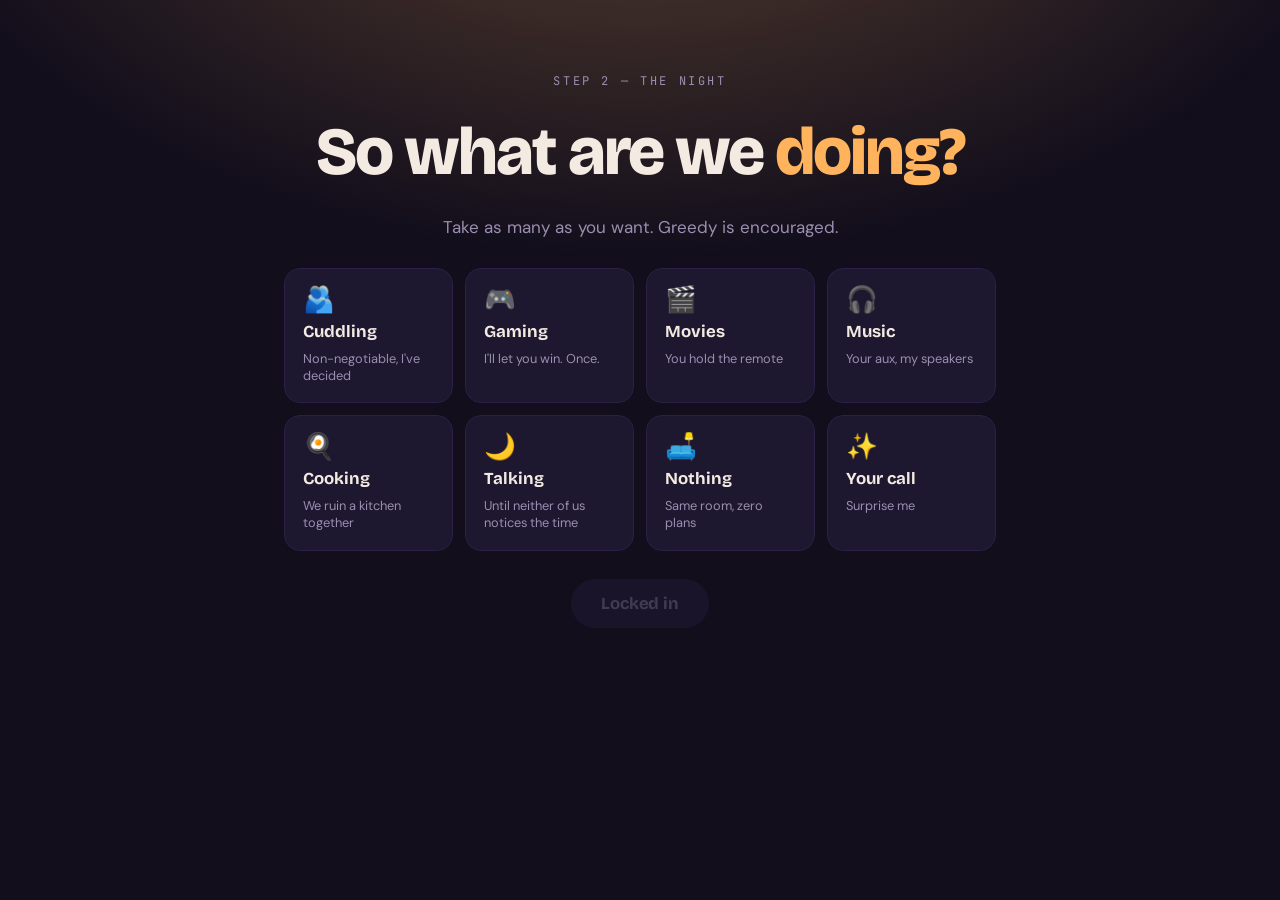
==== doing.html @ 39d63785 "Refactor date night planning app: remove old pages, add new structure and functionality - Deleted ou" ====
<!DOCTYPE html>
<html lang="en">
  <head>
    <meta charset="UTF-8" />
    <meta name="viewport" content="width=device-width, initial-scale=1.0" />
    <title>What we're doing</title>
    <link rel="preconnect" href="https://fonts.googleapis.com" />
    <link rel="preconnect" href="https://fonts.gstatic.com" crossorigin />
    <link
      href="https://fonts.googleapis.com/css2?family=Bricolage+Grotesque:opsz,wght@12..96,400..800&family=DM+Sans:wght@400;500&family=JetBrains+Mono:wght@400;500&display=swap"
      rel="stylesheet"
    />
    <link rel="stylesheet" href="css/style.css" />
    <style>
      :root {
        --glow: 0.3;
      }
    </style>
  </head>
  <body>
    <main class="stage">
      <p class="eyebrow">Step 2 — the night</p>
      <h1>So what are we <em>doing?</em></h1>
      <p class="sub">Take as many as you want. Greedy is encouraged.</p>

      <div class="grid">
        <label class="pick">
          <input type="checkbox" name="doing" value="Cuddling" />
          <span class="icon">🫂</span>
          <span class="name">Cuddling</span>
          <span class="note">Non-negotiable, I've decided</span>
        </label>

        <label class="pick">
          <input type="checkbox" name="doing" value="Gaming" />
          <span class="icon">🎮</span>
          <span class="name">Gaming</span>
          <span class="note">I'll let you win. Once.</span>
        </label>

        <label class="pick">
          <input type="checkbox" name="doing" value="Watching movies" />
          <span class="icon">🎬</span>
          <span class="name">Movies</span>
          <span class="note">You hold the remote</span>
        </label>

        <label class="pick">
          <input type="checkbox" name="doing" value="Listening to music" />
          <span class="icon">🎧</span>
          <span class="name">Music</span>
          <span class="note">Your aux, my speakers</span>
        </label>

        <label class="pick">
          <input type="checkbox" name="doing" value="Cooking something together" />
          <span class="icon">🍳</span>
          <span class="name">Cooking</span>
          <span class="note">We ruin a kitchen together</span>
        </label>

        <label class="pick">
          <input type="checkbox" name="doing" value="Talking until it's late" />
          <span class="icon">🌙</span>
          <span class="name">Talking</span>
          <span class="note">Until neither of us notices the time</span>
        </label>

        <label class="pick">
          <input type="checkbox" name="doing" value="Absolutely nothing" />
          <span class="icon">🛋️</span>
          <span class="name">Nothing</span>
          <span class="note">Same room, zero plans</span>
        </label>

        <label class="pick">
          <input type="checkbox" name="doing" value="Whatever you want" />
          <span class="icon">✨</span>
          <span class="name">Your call</span>
          <span class="note">Surprise me</span>
        </label>
      </div>

      <button type="button" class="cta" id="next" disabled>Locked in</button>
    </main>

    <script src="js/plan.js"></script>
    <script>
      wireStep({
        inputName: "doing",
        button: document.getElementById("next"),
        key: "doing",
        next: "snacks.html",
      });
    </script>
  </body>
</html>
---- css/style.css ----
/* ── tokens ─────────────────────────────────────────────── */
:root {
  --ink: #120e1c;
  --dusk: #1d1730;
  --dusk-hi: #2a2145;
  --lamp: #ffb35c;
  --blush: #ff6e8a;
  --cream: #f3eae1;
  --muted: #9a8fb0;

  --display: "Bricolage Grotesque", system-ui, sans-serif;
  --body: "DM Sans", system-ui, sans-serif;
  --mono: "JetBrains Mono", ui-monospace, monospace;

  /* how lit the room is — each page turns it up */
  --glow: 0.12;
}

* {
  box-sizing: border-box;
}

body {
  margin: 0;
  min-height: 100dvh;
  background: var(--ink);
  color: var(--cream);
  font-family: var(--body);
  font-size: 17px;
  line-height: 1.5;
  overflow-x: hidden;
}

/* the porch light. gets brighter as she says yes to more things. */
body::before {
  content: "";
  position: fixed;
  inset: -20vh -20vw;
  z-index: 0;
  pointer-events: none;
  background: radial-gradient(
    60% 50% at 50% 0%,
    rgba(255, 179, 92, var(--glow)),
    transparent 70%
  );
  transition: opacity 1.2s ease;
}

.stage {
  position: relative;
  z-index: 1;
  max-width: 760px;
  margin: 0 auto;
  padding: clamp(32px, 8vh, 80px) 24px 64px;
  display: flex;
  flex-direction: column;
  align-items: center;
  text-align: center;
  gap: 28px;
}

/* ── type ───────────────────────────────────────────────── */
.eyebrow {
  font-family: var(--mono);
  font-size: 12px;
  letter-spacing: 0.22em;
  text-transform: uppercase;
  color: var(--muted);
  margin: 0;
}

h1 {
  font-family: var(--display);
  font-weight: 800;
  font-size: clamp(2.4rem, 7vw, 4.2rem);
  line-height: 1.02;
  letter-spacing: -0.03em;
  margin: 0;
  text-wrap: balance;
}

h1 em {
  font-style: normal;
  color: var(--lamp);
}

.sub {
  margin: 0;
  max-width: 46ch;
  color: var(--muted);
  text-wrap: balance;
}

/* ── buttons ────────────────────────────────────────────── */
.cta {
  font-family: var(--display);
  font-weight: 700;
  font-size: 1.05rem;
  letter-spacing: -0.01em;
  padding: 14px 30px;
  border-radius: 999px;
  border: none;
  cursor: pointer;
  color: var(--ink);
  background: var(--lamp);
  box-shadow: 0 0 0 0 rgba(255, 179, 92, 0.5);
  transition: transform 0.2s ease, box-shadow 0.3s ease, opacity 0.2s ease;
}

.cta:hover:not(:disabled) {
  transform: translateY(-2px);
  box-shadow: 0 8px 32px -6px rgba(255, 179, 92, 0.6);
}

.cta:disabled {
  opacity: 0.35;
  cursor: not-allowed;
  background: var(--dusk-hi);
  color: var(--muted);
}

.ghost {
  font-family: var(--body);
  font-size: 0.95rem;
  padding: 12px 24px;
  border-radius: 999px;
  cursor: pointer;
  color: var(--muted);
  background: transparent;
  border: 1px solid var(--dusk-hi);
  transition: transform 0.25s ease, font-size 0.25s ease, opacity 0.25s ease;
}

.ghost:hover {
  color: var(--cream);
  border-color: var(--muted);
}

.answers {
  display: flex;
  align-items: center;
  justify-content: center;
  gap: 16px;
  flex-wrap: wrap;
  min-height: 80px;
}

:focus-visible {
  outline: 2px solid var(--blush);
  outline-offset: 3px;
}

/* ── selectable cards & chips ───────────────────────────── */
.grid {
  display: grid;
  grid-template-columns: repeat(auto-fit, minmax(150px, 1fr));
  gap: 12px;
  width: 100%;
}

.pick {
  position: relative;
  display: flex;
  flex-direction: column;
  align-items: flex-start;
  gap: 6px;
  padding: 18px;
  text-align: left;
  border-radius: 16px;
  cursor: pointer;
  color: var(--cream);
  background: var(--dusk);
  border: 1px solid var(--dusk-hi);
  transition: background 0.2s ease, border-color 0.2s ease,
    transform 0.2s ease;
}

.pick:hover {
  transform: translateY(-3px);
  border-color: var(--muted);
}

.pick .icon {
  font-size: 1.6rem;
  line-height: 1;
}

.pick .name {
  font-family: var(--display);
  font-weight: 700;
  font-size: 1.05rem;
}

.pick .note {
  font-size: 0.8rem;
  color: var(--muted);
  line-height: 1.35;
}

/* the real input lives under the card */
.pick input {
  position: absolute;
  opacity: 0;
  inset: 0;
  cursor: pointer;
  margin: 0;
}

.pick:has(input:checked) {
  background: linear-gradient(160deg, var(--dusk-hi), var(--dusk));
  border-color: var(--lamp);
}

.pick:has(input:checked)::after {
  content: "✓";
  position: absolute;
  top: 12px;
  right: 14px;
  font-family: var(--mono);
  font-size: 13px;
  color: var(--lamp);
}

.pick:has(input:focus-visible) {
  outline: 2px solid var(--blush);
  outline-offset: 3px;
}

/* time chips read like a clock, so they're mono */
.chips {
  display: flex;
  flex-wrap: wrap;
  justify-content: center;
  gap: 10px;
}

.chip {
  position: relative;
  font-family: var(--mono);
  font-size: 0.95rem;
  padding: 12px 20px;
  border-radius: 999px;
  cursor: pointer;
  color: var(--cream);
  background: var(--dusk);
  border: 1px solid var(--dusk-hi);
  transition: background 0.2s ease, border-color 0.2s ease,
    transform 0.2s ease, color 0.2s ease;
}

.chip:hover {
  transform: translateY(-2px);
  border-color: var(--muted);
}

.chip input {
  position: absolute;
  opacity: 0;
  inset: 0;
  cursor: pointer;
  margin: 0;
}

.chip:has(input:checked) {
  background: var(--lamp);
  border-color: var(--lamp);
  color: var(--ink);
}

.chip:has(input:focus-visible) {
  outline: 2px solid var(--blush);
  outline-offset: 3px;
}

/* ── the receipt ────────────────────────────────────────── */
.receipt {
  width: 100%;
  max-width: 420px;
  text-align: left;
  padding: 28px;
  border-radius: 4px;
  color: var(--ink);
  background: var(--cream);
  font-family: var(--mono);
  font-size: 0.85rem;
  box-shadow: 0 24px 60px -20px rgba(0, 0, 0, 0.7);
}

.receipt h2 {
  font-family: var(--display);
  font-size: 1.4rem;
  margin: 0 0 4px;
  letter-spacing: -0.02em;
}

.receipt .meta {
  color: #7a6f83;
  font-size: 0.72rem;
  letter-spacing: 0.1em;
  text-transform: uppercase;
}

.receipt hr {
  border: none;
  border-top: 1px dashed #c9bcae;
  margin: 18px 0;
}

.receipt dl {
  margin: 0;
  display: grid;
  gap: 12px;
}

.receipt dt {
  font-size: 0.68rem;
  letter-spacing: 0.14em;
  text-transform: uppercase;
  color: #7a6f83;
}

.receipt dd {
  margin: 2px 0 0;
  font-size: 0.95rem;
  color: var(--ink);
}

.receipt .fineprint {
  margin: 12px 0 0;
}

.receipt .total {
  display: flex;
  justify-content: space-between;
  align-items: baseline;
  font-family: var(--display);
  font-weight: 700;
  font-size: 1.1rem;
}

.actions {
  display: flex;
  flex-wrap: wrap;
  justify-content: center;
  gap: 12px;
}

.hint {
  margin: -14px 0 0;
  min-height: 1.4em;
  font-family: var(--mono);
  font-size: 0.78rem;
  color: var(--muted);
}

.cat {
  width: min(300px, 70vw);
  height: auto;
  border-radius: 20px;
}

audio {
  width: min(320px, 80vw);
}

/* ── motion ─────────────────────────────────────────────── */
@keyframes rise {
  from {
    opacity: 0;
    transform: translateY(14px);
  }
  to {
    opacity: 1;
    transform: none;
  }
}

.stage > * {
  animation: rise 0.6s cubic-bezier(0.2, 0.8, 0.2, 1) backwards;
}
.stage > *:nth-child(2) {
  animation-delay: 0.08s;
}
.stage > *:nth-child(3) {
  animation-delay: 0.16s;
}
.stage > *:nth-child(4) {
  animation-delay: 0.24s;
}
.stage > *:nth-child(5) {
  animation-delay: 0.32s;
}

@media (prefers-reduced-motion: reduce) {
  *,
  *::before,
  *::after {
    animation: none !important;
    transition: none !important;
  }
}
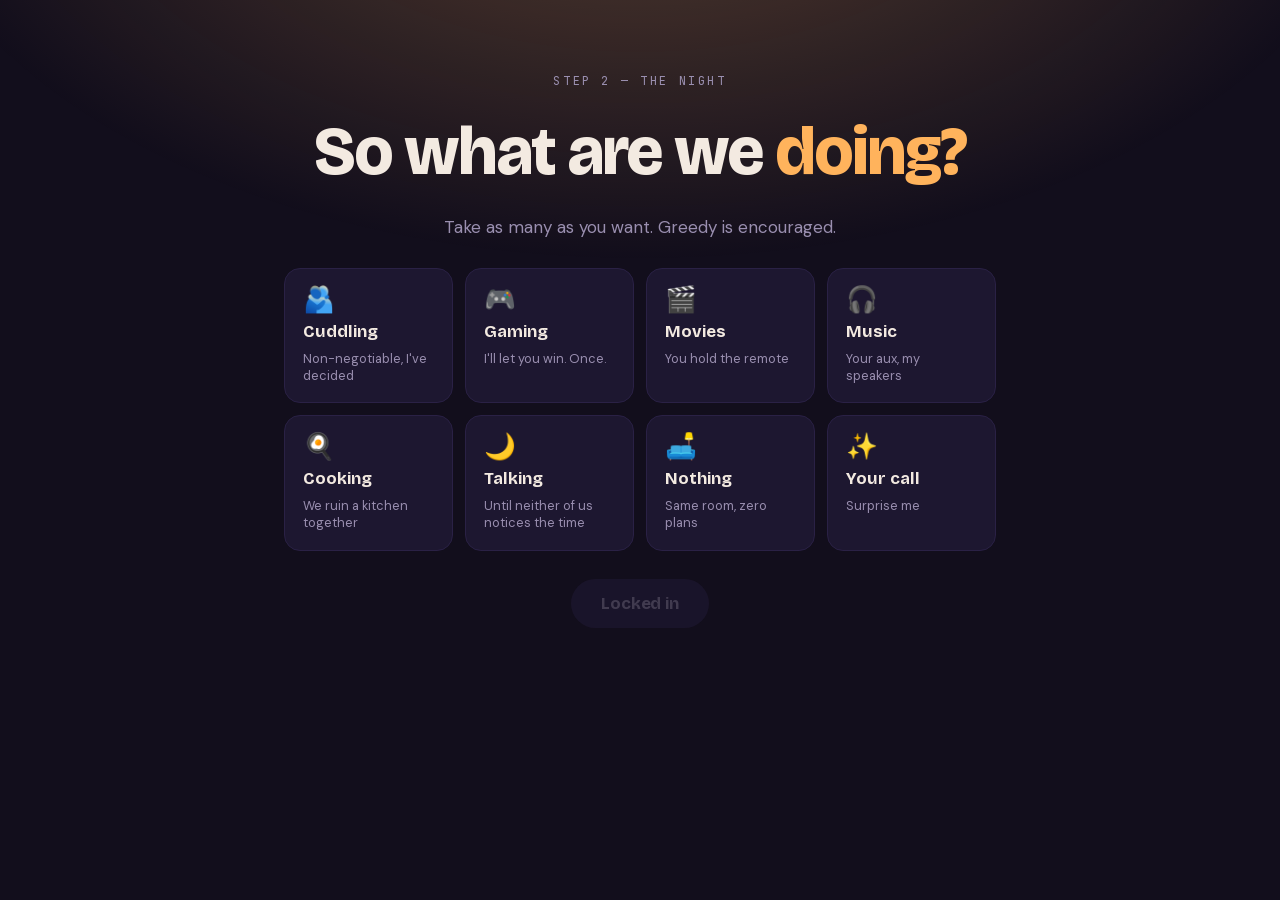
==== commit 6abb4d72: "Add autoplay support for video elements on Android devices This commit introduces a new script that " ====
--- a/doing.html
+++ b/doing.html
@@ -4,12 +4,6 @@
     <meta charset="UTF-8" />
     <meta name="viewport" content="width=device-width, initial-scale=1.0" />
     <title>What we're doing</title>
-    <link rel="preconnect" href="https://fonts.googleapis.com" />
-    <link rel="preconnect" href="https://fonts.gstatic.com" crossorigin />
-    <link
-      href="https://fonts.googleapis.com/css2?family=Bricolage+Grotesque:opsz,wght@12..96,400..800&family=DM+Sans:wght@400;500&family=JetBrains+Mono:wght@400;500&display=swap"
-      rel="stylesheet"
-    />
     <link rel="stylesheet" href="css/style.css" />
     <style>
       :root {
@@ -90,7 +84,7 @@
         inputName: "doing",
         button: document.getElementById("next"),
         key: "doing",
-        next: "snacks.html",
+        next: "snacks",
       });
     </script>
   </body>
--- a/css/style.css
+++ b/css/style.css
@@ -1,3 +1,35 @@
+/* ── fonts (self-hosted, latin subset — no external requests) ── */
+@font-face {
+  font-family: "Bricolage Grotesque";
+  font-style: normal;
+  font-weight: 400 800;
+  font-display: swap;
+  src: url("../fonts/bricolage.woff2") format("woff2");
+  unicode-range: U+0000-00FF, U+0131, U+0152-0153, U+02BB-02BC, U+02C6, U+02DA,
+    U+02DC, U+0304, U+0308, U+0329, U+2000-206F, U+20AC, U+2122, U+2191, U+2193,
+    U+2212, U+2215, U+FEFF, U+FFFD;
+}
+@font-face {
+  font-family: "DM Sans";
+  font-style: normal;
+  font-weight: 400 500;
+  font-display: swap;
+  src: url("../fonts/dmsans.woff2") format("woff2");
+  unicode-range: U+0000-00FF, U+0131, U+0152-0153, U+02BB-02BC, U+02C6, U+02DA,
+    U+02DC, U+0304, U+0308, U+0329, U+2000-206F, U+20AC, U+2122, U+2191, U+2193,
+    U+2212, U+2215, U+FEFF, U+FFFD;
+}
+@font-face {
+  font-family: "JetBrains Mono";
+  font-style: normal;
+  font-weight: 400 500;
+  font-display: swap;
+  src: url("../fonts/jetbrainsmono.woff2") format("woff2");
+  unicode-range: U+0000-00FF, U+0131, U+0152-0153, U+02BB-02BC, U+02C6, U+02DA,
+    U+02DC, U+0304, U+0308, U+0329, U+2000-206F, U+20AC, U+2122, U+2191, U+2193,
+    U+2212, U+2215, U+FEFF, U+FFFD;
+}
+
 /* ── tokens ─────────────────────────────────────────────── */
 :root {
   --ink: #120e1c;
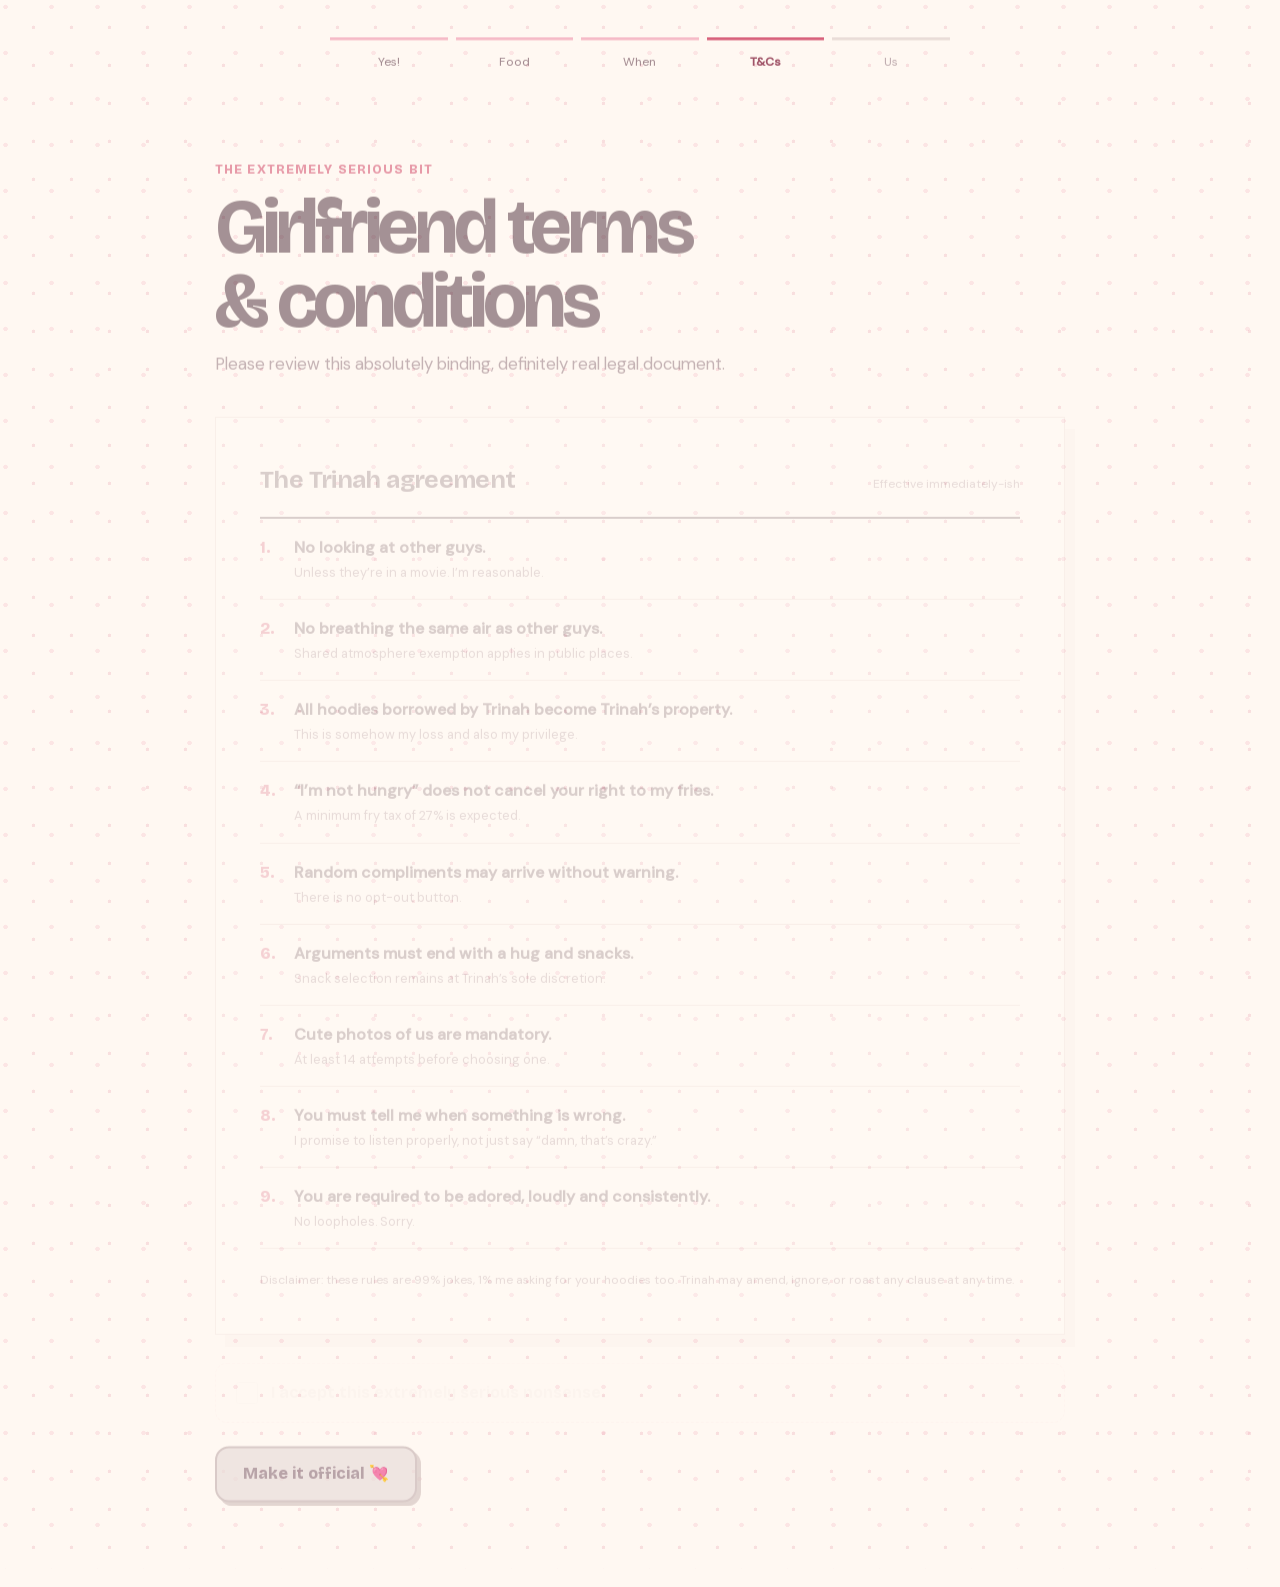
==== commit 5cf39b9b: "Refactor proposal flow: update pages and logic for girlfriend proposal, including new terms and cond" ====
--- a/doing.html
+++ b/doing.html
@@ -2,90 +2,8 @@
 <html lang="en">
   <head>
     <meta charset="UTF-8" />
-    <meta name="viewport" content="width=device-width, initial-scale=1.0" />
-    <title>What we're doing</title>
-    <link rel="stylesheet" href="css/style.css" />
-    <style>
-      :root {
-        --glow: 0.3;
-      }
-    </style>
+    <meta http-equiv="refresh" content="0; url=terms.html" />
+    <title>One moment…</title>
   </head>
-  <body>
-    <main class="stage">
-      <p class="eyebrow">Step 2 — the night</p>
-      <h1>So what are we <em>doing?</em></h1>
-      <p class="sub">Take as many as you want. Greedy is encouraged.</p>
-
-      <div class="grid">
-        <label class="pick">
-          <input type="checkbox" name="doing" value="Cuddling" />
-          <span class="icon">🫂</span>
-          <span class="name">Cuddling</span>
-          <span class="note">Non-negotiable, I've decided</span>
-        </label>
-
-        <label class="pick">
-          <input type="checkbox" name="doing" value="Gaming" />
-          <span class="icon">🎮</span>
-          <span class="name">Gaming</span>
-          <span class="note">I'll let you win. Once.</span>
-        </label>
-
-        <label class="pick">
-          <input type="checkbox" name="doing" value="Watching movies" />
-          <span class="icon">🎬</span>
-          <span class="name">Movies</span>
-          <span class="note">You hold the remote</span>
-        </label>
-
-        <label class="pick">
-          <input type="checkbox" name="doing" value="Listening to music" />
-          <span class="icon">🎧</span>
-          <span class="name">Music</span>
-          <span class="note">Your aux, my speakers</span>
-        </label>
-
-        <label class="pick">
-          <input type="checkbox" name="doing" value="Cooking something together" />
-          <span class="icon">🍳</span>
-          <span class="name">Cooking</span>
-          <span class="note">We ruin a kitchen together</span>
-        </label>
-
-        <label class="pick">
-          <input type="checkbox" name="doing" value="Talking until it's late" />
-          <span class="icon">🌙</span>
-          <span class="name">Talking</span>
-          <span class="note">Until neither of us notices the time</span>
-        </label>
-
-        <label class="pick">
-          <input type="checkbox" name="doing" value="Absolutely nothing" />
-          <span class="icon">🛋️</span>
-          <span class="name">Nothing</span>
-          <span class="note">Same room, zero plans</span>
-        </label>
-
-        <label class="pick">
-          <input type="checkbox" name="doing" value="Whatever you want" />
-          <span class="icon">✨</span>
-          <span class="name">Your call</span>
-          <span class="note">Surprise me</span>
-        </label>
-      </div>
-
-      <button type="button" class="cta" id="next" disabled>Locked in</button>
-    </main>
-
-    <script src="js/plan.js"></script>
-    <script>
-      wireStep({
-        inputName: "doing",
-        button: document.getElementById("next"),
-        key: "doing",
-        next: "snacks",
-      });
-    </script>
-  </body>
+  <body><p>Taking you to the <a href="terms.html">girlfriend terms &amp; conditions</a>…</p></body>
 </html>
